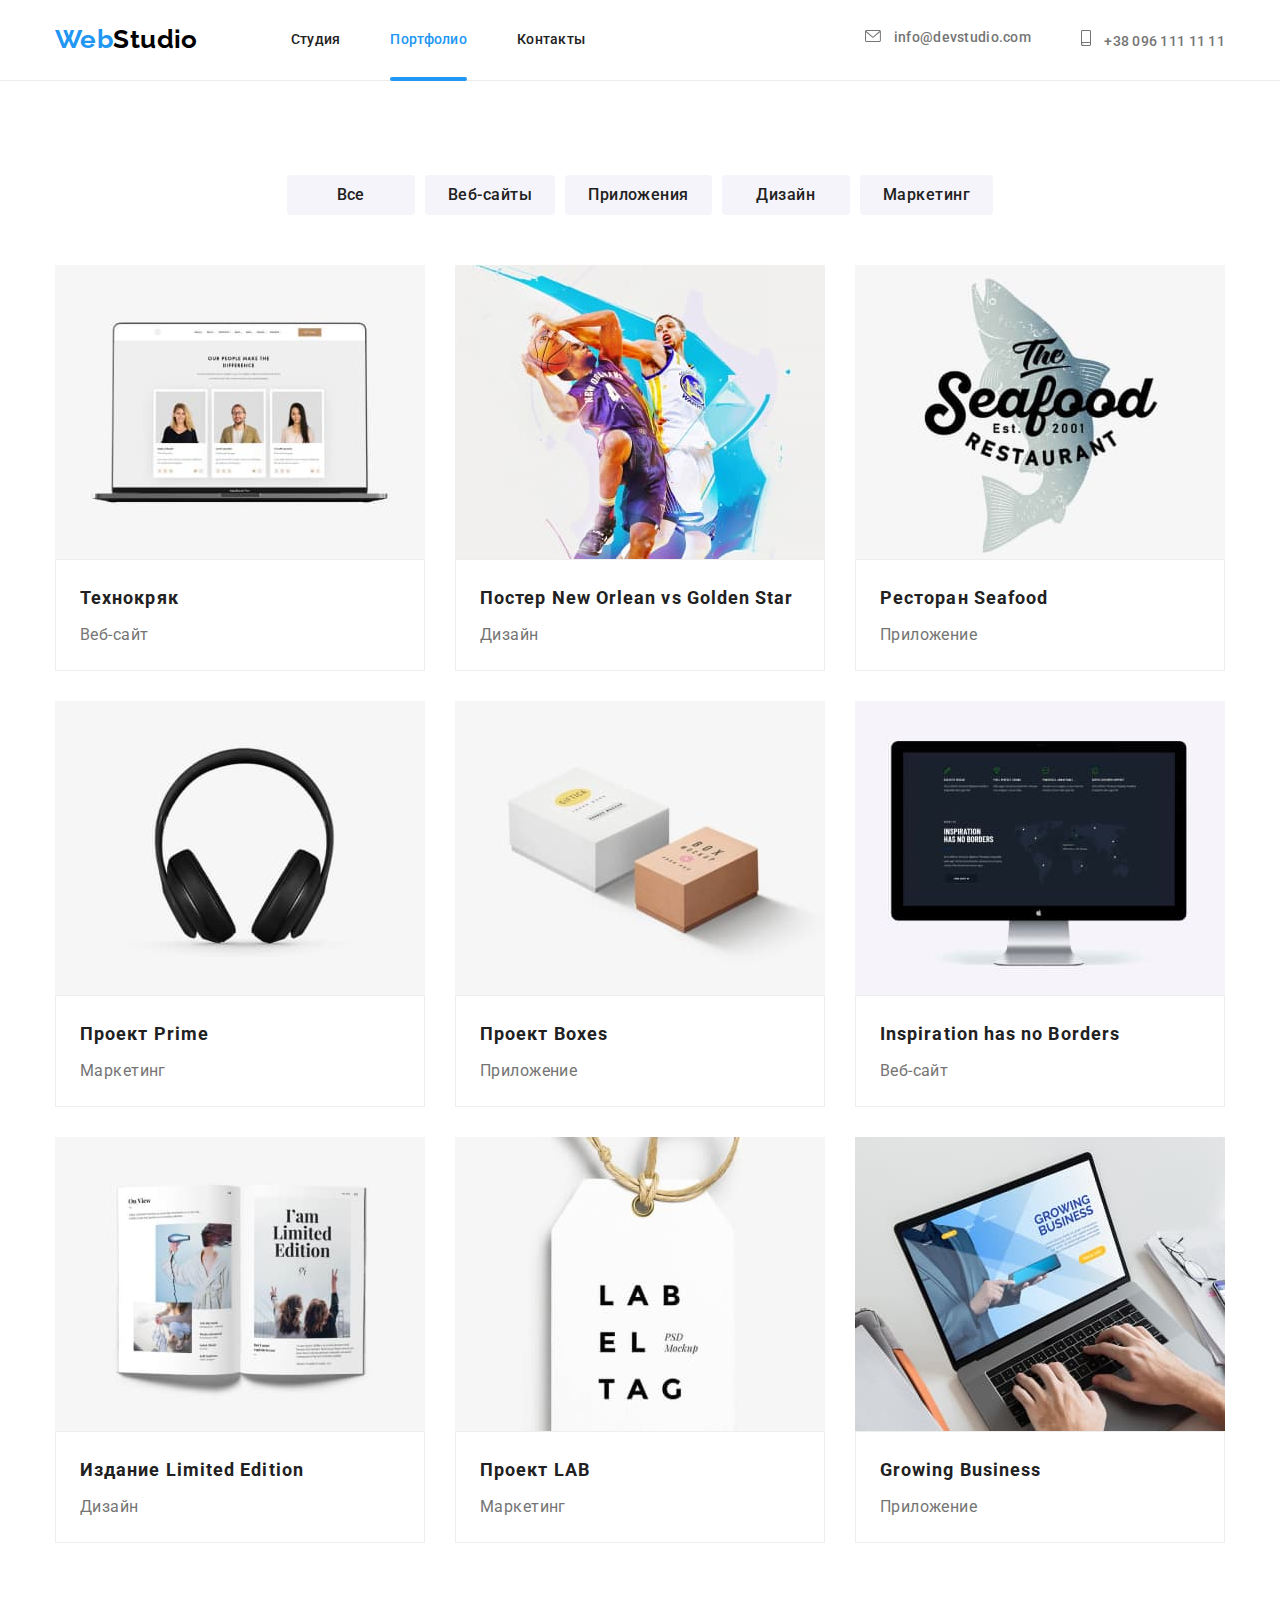
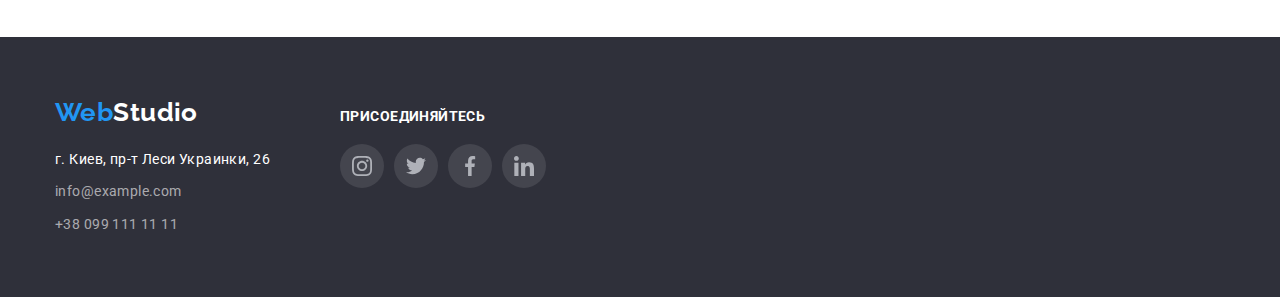
==== portfolio.html @ 531da70c "Добавленна разметка и оформление форм" ====
<!DOCTYPE html>
<html lang="ru">

<head>
    <meta charset="UTF-8">
    <meta http-equiv="X-UA-Compatible" content="IE=edge">
    <meta name="viewport" content="width=device-width, initial-scale=1.0">
    <title>Portfolio</title>
    <link rel="preconnect" href="https://fonts.googleapis.com">
    <link rel="preconnect" href="https://fonts.gstatic.com" crossorigin>
    <link
        href="https://fonts.googleapis.com/css2?family=Raleway:wght@700&family=Roboto:wght@400;500;700;900&display=swap"
        rel="stylesheet">
    <link rel="stylesheet"
        href="https://cdnjs.cloudflare.com/ajax/libs/modern-normalize/1.1.0/modern-normalize.min.css">
    <link rel="stylesheet" href="./css/style.css">
</head>

<body>
    <header class="page-header overlay">
        <div class="container header">
            <nav class="main-nav">
                <a href="index.html" class="logo">Web<span class="logo-accent">Studio</span></a>
                <ul class="site-nav list">
                    <li class="item"><a href="./index.html" class="link transition">Студия</a></li>
                    <li class="item"><a href="./portfolio.html" class="link current transition">Портфолио</a></li>
                    <li class="item"><a href="" class="link transition">Контакты</a></li>
                </ul>
            </nav>
            <ul class="contact list">
                <li class="item">
                    <a href="mailto:info@devstudio.com" class="link transition">
                        <svg class="contact-icon" width="16px" height="12px">
                            <use href="./images/icons.svg#icon-envelope"></use>
                        </svg>
                            info@devstudio.com</a>
                </li>
                <li class="item">
                    <a href="tel:+380961111111" class="link transition">
                        <svg class="contact-icon" width="10px" height="16px">
                            <use href="./images/icons.svg#icon-smartphone"></use>
                        </svg>
                            +38 096 111 11 11</a>
                </li>
            </ul>
        </div>
    </header>
    <main>
        <!-- PORTFOLIO -->
        <section class="section portfolio">
            <div class="container">
                <h1 class="visually-hidden">Портфолио</h1>
                <ul class="filter list">
                    <li class="item"><button type="button" class="filter-btn current transition">Все</button></li>
                    <li class="item"><button type="button" class="filter-btn transition">Веб-сайты</button></li>
                    <li class="item"><button type="button" class="filter-btn transition">Приложения</button></li>
                    <li class="item"><button type="button" class="filter-btn transition">Дизайн</button></li>
                    <li class="item"><button type="button" class="filter-btn transition">Маркетинг</button></li>
                </ul>
                <ul class="portfolio-works list">
                    <li class="portfolio-item">
                        <a href="" class="portfolio-link transition">
                            <div class="portfolio-overlay">
                                <img src="./images/technokriak.jpg" alt="Технокряк" width="370" />
                                <div class="portfolio-overlay-thumb transition">
                                    <p class="portfolio-overlay-text">Технокряк это современная площадка распространения коронавируса. Компании используют эту платформу для цифрового
                                    шпионажа и атак на защищённые сервера конкурентов.</p>
                                </div>
                            </div>
                            <div class="portfolio-information">
                                <h2 class="portfolio-title">Технокряк</h2>
                                <p class="portfolio-description">Веб-сайт</p>
                            </div>
                        </a>
                    </li>
                    <li class="portfolio-item">
                        <a href="" class="portfolio-link transition">
                            <div class="portfolio-overlay">
                                <img src="./images/poster.jpg" alt="Постер New Orlean vs Golden Star" width="370" />
                                <div class="portfolio-overlay-thumb transition">
                                    <p class="portfolio-overlay-text">Технокряк это современная площадка распространения коронавируса. Компании
                                        используют эту платформу для цифрового
                                        шпионажа и атак на защищённые сервера конкурентов.</p>
                                </div>
                            </div>
                            <div class="portfolio-information">
                                <h2 class="portfolio-title">Постер New Orlean vs Golden Star</h2>
                                <p class="portfolio-description">Дизайн</p>
                            </div>
                        </a>
                    </li>
                    <li class="portfolio-item">
                        <a href="" class="portfolio-link transition">
                            <div class="portfolio-overlay">
                                <img src="./images/seafood.jpg" alt="Ресторан Seafood" width="370" />
                                <div class="portfolio-overlay-thumb transition">
                                    <p class="portfolio-overlay-text">Технокряк это современная площадка распространения коронавируса. Компании
                                        используют эту платформу для цифрового
                                        шпионажа и атак на защищённые сервера конкурентов.</p>
                                </div>
                            </div>
                            <div class="portfolio-information">
                                <h2 class="portfolio-title">Ресторан Seafood</h2>
                                <p class="portfolio-description">Приложение</p>
                            </div>
                        </a>
                    </li>
                    <li class="portfolio-item">
                        <a href="" class="portfolio-link transition">
                            <div class="portfolio-overlay">
                                <img src="./images/prime.jpg" alt="Проект Prime" width="370" />
                                <div class="portfolio-overlay-thumb transition">
                                    <p class="portfolio-overlay-text">Технокряк это современная площадка распространения коронавируса. Компании
                                        используют эту платформу для цифрового
                                        шпионажа и атак на защищённые сервера конкурентов.</p>
                                </div>
                            </div>
                            <div class="portfolio-information">
                                <h2 class="portfolio-title">Проект Prime</h2>
                                <p class="portfolio-description">Маркетинг</p>
                            </div>
                        </a>
                    </li>
                    <li class="portfolio-item">
                        <a href="" class="portfolio-link transition">
                            <div class="portfolio-overlay">
                                <img src="./images/boxes.jpg" alt="Проект Boxes" width="370" />
                                <div class="portfolio-overlay-thumb transition">
                                    <p class="portfolio-overlay-text">Технокряк это современная площадка распространения коронавируса. Компании
                                        используют эту платформу для цифрового
                                        шпионажа и атак на защищённые сервера конкурентов.</p>
                                </div>
                            </div>
                            <div class="portfolio-information">
                                <h2 class="portfolio-title">Проект Boxes</h2>
                                <p class="portfolio-description">Приложение</p>
                            </div>
                        </a>
                    </li>
                    <li class="portfolio-item">
                        <a href="" class="portfolio-link transition">
                            <div class="portfolio-overlay">
                                <img src="./images/inspiration.jpg" alt="Inspiration has no Borders" width="370" />
                                <div class="portfolio-overlay-thumb transition">
                                    <p class="portfolio-overlay-text">Технокряк это современная площадка распространения коронавируса. Компании
                                        используют эту платформу для цифрового
                                        шпионажа и атак на защищённые сервера конкурентов.</p>
                                </div>
                            </div>
                            <div class="portfolio-information">
                                <h2 class="portfolio-title">Inspiration has no Borders</h2>
                                <p class="portfolio-description">Веб-сайт</p>
                            </div>
                        </a>
                    </li>
                    <li class="portfolio-item">
                        <a href="" class="portfolio-link transition">
                            <div class="portfolio-overlay">
                                <img src="./images/limited-edition.jpg" alt="Издание Limited Edition" width="370" />
                                <div class="portfolio-overlay-thumb transition">
                                    <p class="portfolio-overlay-text">Технокряк это современная площадка распространения коронавируса. Компании
                                        используют эту платформу для цифрового
                                        шпионажа и атак на защищённые сервера конкурентов.</p>
                                </div>
                            </div>
                            <div class="portfolio-information">
                                <h2 class="portfolio-title">Издание Limited Edition</h2>
                                <p class="portfolio-description">Дизайн</p>
                            </div>
                        </a>
                    </li>
                    <li class="portfolio-item">
                        <a href="" class="portfolio-link transition">
                            <div class="portfolio-overlay">
                                <img src="./images/lab.jpg" alt="Проект LAB" width="370" />
                                <div class="portfolio-overlay-thumb transition">
                                    <p class="portfolio-overlay-text">Технокряк это современная площадка распространения коронавируса. Компании
                                        используют эту платформу для цифрового
                                        шпионажа и атак на защищённые сервера конкурентов.</p>
                                </div>
                            </div>
                            <div class="portfolio-information">
                                <h2 class="portfolio-title">Проект LAB</h2>
                                <p class="portfolio-description">Маркетинг</p>
                            </div>
                        </a>
                    </li>
                    <li class="portfolio-item">
                        <a href="" class="portfolio-link transition">
                            <div class="portfolio-overlay">
                                <img src="./images/growing-business.jpg" alt="Growing Business" width="370" />
                                <div class="portfolio-overlay-thumb transition">
                                    <p class="portfolio-overlay-text">Технокряк это современная площадка распространения коронавируса. Компании
                                        используют эту платформу для цифрового
                                        шпионажа и атак на защищённые сервера конкурентов.</p>
                                </div>
                            </div>
                            <div class="portfolio-information">
                                <h2 class="portfolio-title">Growing Business</h2>
                                <p class="portfolio-description">Приложение</p>
                            </div>
                        </a>
                    </li>
                </ul>
            </div>
        </section>
    </main>
    <footer class="footer">
        <div class="container">
            <div class="contact-footer">
                <a href="index.html" class="logo transition">Web<span class="logo-footer">Studio</span></a>
                <address>
                    <ul class="address list">
                        <li class="item"><a href="https://goo.gl/maps/DeHmXJwV1KgeCG819" class="adress-physical transition"
                                target="_blank" rel="noreferrer noopener">г. Киев,
                                пр-т Леси Украинки, 26</a></li>
                        <li class="item"><a href="mailto:info@example.com" class="footer-link transition">info@example.com</a></li>
                        <li class="item"><a href="tel:+380991111111" class="footer-link transition">+38 099 111 11 11</a></li>
                    </ul>
                </address>
            </div>
            <div class="join">
                <p class="join-title">Присоединяйтесь</p>
                <ul class="join list">
                    <li class="join-item">
                        <a href="" class="join-link">
                            <svg class="join-symbol" width="20" height="20">
                                <use href="./images/icons.svg#icon-instagram-2"></use>
                            </svg>
                        </a>
                    </li>
                    <li class="join-item">
                        <a href="" class="join-link">
                            <svg class="join-symbol" width="20" height="20">
                                <use href="./images/icons.svg#icon-twitter-1"></use>
                            </svg>
                        </a>
                    </li>
                    <li class="join-item">
                        <a href="" class="join-link">
                            <svg class="join-symbol" width="20" height="20">
                                <use href="./images/icons.svg#icon-facebook-1"></use>
                            </svg>
                        </a>
                    </li>
                    <li class="join-item">
                        <a href="" class="join-link">
                            <svg class="join-symbol" width="20" height="20">
                                <use href="./images/icons.svg#icon-linkedin-1"></use>
                            </svg>
                        </a>
                    </li>
                </ul>
            </div>
        </div>
    </footer>
</body>

</html>
---- css/style.css ----
/* цвет основного текста #212121 */
/* цвет вторичного текста #757575 */
/* цвет фона темный #2F303A */
/* цвет фона серый #F5F4FA */
/* акцент #2196F3 */
/* белый #FFFFFF */
:root {
  --primary-text-color: #757575;
  --title-text-color: #212121;
  --accent-color: #2196f3;
  --white-color: #ffffff;
  --primary-bg-color: #e5e5e5;
  --logo-black-color: #000000;
  --hero-bg-color: #2f303a;
  --team-bg-color: #f5f4fa;
  --card-border: #eeeeee;
  --line-border: #ececec;
  --symbol-color: #afb1b8;
  --linear-gradient: rgba(47, 48, 58, 0.4);
}

body {
  color: var(--primary-text-color);
  background-color: var(--white-color);
  font-family: 'Roboto', sans-serif;
  font-size: 14px;
  letter-spacing: 0.03em;
}
a {
  text-decoration: none;
  display: block;
}

p,
h1,
h2,
h3,
h4,
h5,
h6 {
  margin: 0;
}

ul {
  margin: 0;
  padding: 0;
}

img {
  display: block;
  max-width: 100%;
  height: auto;
}

button {
  cursor: pointer;
}

.transition {
  transition: background-color 250ms cubic-bezier(0.4, 0, 0.2, 1),
    color 250ms cubic-bezier(0.4, 0, 0.2, 1), border-color 250ms cubic-bezier(0.4, 0, 0.2, 1),
    box-shadow 250ms cubic-bezier(0.4, 0, 0.2, 1), transform 250ms cubic-bezier(0.4, 0, 0.2, 1);
}

.overlay {
  max-width: 1600px;
  margin: 0 auto;
}

.list {
  padding: 0;
  margin: 0;
  list-style: none;
}
.container {
  width: 1200px;
  padding-left: 15px;
  padding-right: 15px;
  margin: 0 auto;
}
.section {
  padding-top: 94px;
  padding-bottom: 94px;
}
.visually-hidden {
  position: absolute;
  white-space: nowrap;
  width: 1px;
  height: 1px;
  overflow: hidden;
  border: 0;
  padding: 0;
  clip: rect(0 0 0 0);
  clip-path: inset(50%);
  margin: -1px;
}

.page-header {
  background-color: var(--white-color);
  border-bottom: 1px solid var(--line-border);
}

.container.header {
  display: flex;
  align-items: center;
  height: 80px;
}
.main-nav {
  display: flex;
}
.site-nav {
  display: flex;
  margin-left: 93px;
}
.main-nav .logo {
  padding-top: 24px;
  padding-bottom: 25px;
}
.logo {
  font-family: Raleway;
  font-weight: 700;
  font-size: 26px;
  line-height: 1.19;

  color: var(--accent-color);
}
.logo-accent {
  color: var(--logo-black-color);
}
.logo-footer {
  color: var(--white-color);
}
.site-nav > .item:not(:last-child) {
  margin-right: 50px;
}

.site-nav .link {
  color: var(--title-text-color);
}
.link.current {
  color: var(--accent-color);
}

.link {
  position: relative;
  color: var(--primary-text-color);
  font-weight: 500;
  line-height: 1.14;
  letter-spacing: 0.02em;

  display: block;
  padding-top: 32px;
  padding-bottom: 32px;
}

.link.current::after {
  content: '';
  width: 100%;
  height: 4px;
  position: absolute;
  bottom: -1px;
  left: 0;
  border-radius: 2px;

  background-color: var(--accent-color);
}

.link:hover,
.link:focus {
  color: var(--accent-color);
}

.contact {
  display: flex;
  margin-left: auto;
}

.contact-icon {
  margin-right: 10px;
  fill: currentColor;
}

.contact .item + .item {
  margin-left: 50px;
}

/* hero */
.hero {
  background-color: var(--hero-bg-color);
  text-align: center;
  padding-top: 200px;
  padding-bottom: 200px;
  background-image: linear-gradient(var(--linear-gradient), var(--linear-gradient)),
    url('../images/hero-Img.jpg');
  background-repeat: no-repeat;
  background-size: cover;
  background-position: center;
}

.hero-title {
  color: var(--white-color);
  margin-top: 0;
  margin-left: auto;
  margin-right: auto;
  margin-bottom: 30px;
  background-origin: padding-box;

  font-weight: 900;
  font-size: 44px;
  line-height: 1.36;

  letter-spacing: 0.06em;
  text-transform: uppercase;

  width: 696px;
}
/* button */
.btn {
  color: var(--white-color);
  background-color: var(--accent-color);

  font-family: inherit;
  font-weight: 700;
  font-size: 16px;
  line-height: 1.87;

  align-items: center;
  text-align: center;
  letter-spacing: 0.06em;
  cursor: pointer;

  display: inline-block;
  border: 1px solid transparent;
  min-width: 200px;
  border-radius: 4px;
  padding: 10px 32px;
}

/* features */
.features.list {
  display: flex;
  min-width: 270px;
}

.features .item:not(:last-child) {
  margin-right: 30px;
}

.container-svg {
  display: flex;
  width: 100%;
  height: 120px;
  align-items: center;
  justify-content: center;
  background-color: var(--team-bg-color);
  margin-bottom: 30px;
}
.title {
  color: var(--title-text-color);

  font-weight: 700;
  font-size: 14px;
  line-height: 1.14;
  text-transform: uppercase;

  margin-top: 0;
  margin-bottom: 10px;
}
.text {
  line-height: 1.71;
  margin-top: 0;
  margin-bottom: 0;
}

/* works */
.works.list {
  display: flex;
}
.works-item:not(:last-child) {
  margin-right: 30px;
}
.section.works {
  padding-top: 0;
}

.works-title,
.team-title,
.our-clients-title {
  color: var(--title-text-color);
  font-weight: 700;
  font-size: 36px;
  line-height: 1.16;
  text-align: center;

  margin-top: 0;
  margin-bottom: 50px;
}
.works-thumb {
  position: relative;
}
.thumb-description {
  display: flex;
  align-items: center;
  justify-content: center;

  position: absolute;
  width: 100%;
  height: 70px;
  bottom: 0;
  left: 0;
  background-image: linear-gradient(rgba(47, 48, 58, 0.8), rgba(47, 48, 58, 0.8));
}
.works-text {
  font-weight: 700;

  line-height: 1.14;
  text-align: center;

  text-transform: uppercase;

  color: var(--white-color);
}

.team-item:not(:last-child) {
  margin-right: 30px;
}
/* team */
.team.list {
  display: flex;
}
.team {
  background-color: var(--team-bg-color);
}
.team-item {
  box-shadow: 0px 1px 3px rgba(0, 0, 0, 0.12), 0px 1px 1px rgba(0, 0, 0, 0.14),
    0px 2px 1px rgba(0, 0, 0, 0.2);
  border-radius: 0px 0px 4px 4px;
}

.team-name {
  color: var(--title-text-color);
  font-weight: 500;
  font-size: 16px;
  line-height: 1.87;
  text-align: center;
  margin-bottom: 10px;
}
.team-position {
  font-size: 16px;
  line-height: 1.87;

  text-align: center;
  margin-bottom: 16px;
}

/* .team.list .item:not(:last-child) {
  margin-right: 30px;
} */
.team .item {
  width: calc((100% - 90px) / 4);
  margin-right: 30px;
}
.team .item:nth-child(4n) {
  margin-right: 0;
}

.team-information {
  padding-top: 30px;
  padding-bottom: 30px;
  background-color: var(--white-color);
}
.team-social {
  display: flex;
  justify-content: center;
}

.team-social-item + .team-social-item {
  margin-left: 10px;
}

.team-social-link {
  width: 44px;
  height: 44px;
  border-radius: 50%;
  display: flex;
  align-items: center;
  justify-content: center;
}
.team-social-icon {
  fill: var(--symbol-color);
}

.team-social-link:hover,
.team-social-link:focus {
  background-color: var(--accent-color);
}

.team-social-link:hover .team-social-icon {
  fill: var(--white-color);
}
.team-social-link:focus .team-social-icon {
  fill: var(--white-color);
}
/* our-clients */
.our-clients.list {
  display: flex;
}
.our-clients-item {
  width: 170px;
  height: 92px;
}
.our-clients-item + .our-clients-item {
  margin-left: 30px;
}
.our-clients-link {
  width: 100%;
  height: 100%;
  display: flex;

  align-items: center;
  justify-content: center;

  border-radius: 4px;
  border: 1px solid #afb1b8;

  color: var(--symbol-color);
}
.our-clients-symbol {
  fill: currentColor;
}

.our-clients-link:hover,
.our-clients-link:focus {
  color: var(--accent-color);
  border-color: var(--accent-color);
}

/* footer */
.footer {
  background-color: var(--hero-bg-color);
  padding-top: 60px;
  padding-bottom: 60px;
}
.footer .container {
  display: flex;
  align-items: baseline;
}
.contact-footer {
  margin-right: 70px;
}
.contact-footer .logo {
  display: block;
  margin-bottom: 20px;
}

.adress-physical {
  font-style: normal;
  font-weight: 400;
  line-height: 1.71;
  color: var(--white-color);
}
.address .item:not(:last-child) {
  margin-bottom: 9px;
}
.footer-link {
  font-style: normal;
  font-weight: 400;
  line-height: 1.71;
  color: rgba(255, 255, 255, 0.6);
}

.join-title {
  font-weight: 700;
  line-height: 16px;
  text-transform: uppercase;
  color: var(--white-color);
  margin-bottom: 20px;
}
.join.list {
  display: flex;
}
.join-link {
  width: 44px;
  height: 44px;
  border-radius: 50%;
  display: flex;
  align-items: center;
  justify-content: center;
  color: var(--white-color);
  background: rgba(255, 255, 255, 0.1);
}
.join-symbol {
  fill: currentColor;
}
.join-link:hover,
.join-link:focus {
  background-color: var(--accent-color);
}
.join-item:not(:last-child) {
  margin-right: 10px;
}

/* portfolio */

.filter {
  display: flex;
  justify-content: center;
  margin-bottom: 50px;
}
.filter .item:not(:last-child) {
  margin-right: 10px;
}

.filter-btn {
  color: var(--title-text-color);
  background-color: var(--team-bg-color);
  font-family: inherit;
  font-weight: 500;
  font-size: 16px;
  line-height: 1.62;
  text-align: center;
  letter-spacing: 0.03em;
  cursor: pointer;

  display: inline-block;
  border: 1px solid transparent;
  min-width: 128px;
  border-radius: 4px;
  padding: 6px 22px;
}
.filter-btn:hover,
.filter-btn:focus {
  color: var(--white-color);
  background-color: var(--accent-color);
  box-shadow: 0px 3px 1px rgba(0, 0, 0, 0.1), 0px 1px 2px rgba(0, 0, 0, 0.08),
    0px 2px 2px rgba(0, 0, 0, 0.12);
}

.portfolio-works {
  display: flex;
  flex-wrap: wrap;
}
.portfolio-works .portfolio-item {
  width: calc((100% - 60px) / 3);
  margin-right: 30px;
  margin-bottom: 30px;
}
/* .portfolio-works .item:not(:nth-child(3n)) {
  margin-right: 30px;
} */

.portfolio-works .portfolio-item:nth-child(3n) {
  margin-right: 0;
}
/* .portfolio-works .item:not(:nth-last-child(-n + 3)) {
  margin-bottom: 30px;
} */

.portfolio-works .portfolio-item:nth-last-child(-n + 3) {
  margin-bottom: 0;
}

.portfolio-link:hover,
.portfolio-link:focus {
  box-shadow: 0px 1px 1px rgba(0, 0, 0, 0.12), 0px 4px 4px rgba(0, 0, 0, 0.06),
    1px 4px 6px rgba(0, 0, 0, 0.16);
}
.portfolio-overlay {
  position: relative;
  overflow: hidden;
}
.portfolio-overlay-thumb {
  padding: 63px 24px;
  position: absolute;
  bottom: 0;
  left: 0;

  background-color: rgba(33, 149, 243, 0.9);
  transform: translateY(101%);
}

.portfolio-link:hover .portfolio-overlay-thumb,
.portfolio-link:focus .portfolio-overlay-thumb {
  transform: translateY(0);
}

.portfolio-overlay-text {
  font-size: 18px;
  line-height: 1.56;

  color: var(--white-color);
}
.portfolio-information {
  padding-top: 20px;
  padding-bottom: 20px;
  padding-left: 24px;
  border: 1px solid var(--card-border);
}
.portfolio-title {
  font-weight: 700;
  font-size: 18px;
  line-height: 2;
  letter-spacing: 0.06em;

  color: var(--title-text-color);

  margin-bottom: 4px;
}
.portfolio-description {
  color: var(--primary-text-color);
  font-size: 16px;
  line-height: 1.87;
}

/* modal */

.backdrop {
  width: 100vw;
  height: 100vh;
  background-color: rgba(0, 0, 0, 0.2);
  position: fixed;
  top: 0;
  transition: opacity 300ms, visibility 300ms;
}
.backdrop.is-hidden .modal {
  transform: skew(60deg) rotate(200deg) scale(0.2);
}
.modal {
  width: 528px;
  min-height: 581px;
  background-color: var(--white-color);
  border-radius: 4px;
  position: absolute;
  top: 50%;
  left: 50%;
  transform: translate(-50%, -50%) skew(0) rotate(0) scale(1);

  transition: transform 580ms;
  padding: 40px;
}

.modal-close-button {
  display: flex;
  cursor: pointer;
  position: absolute;
  align-items: center;
  justify-content: center;
  width: 30px;
  height: 30px;
  border-radius: 50%;
  border: 1px solid rgba(0, 0, 0, 0.1);
  background-color: transparent;
  top: 8px;
  right: 8px;
}
.close-button:hover,
.close-button:focus {
  fill: var(--accent-color);
}
.is-hidden {
  opacity: 0;
  pointer-events: none;
  visibility: hidden;
}

/* sub */

.footer-form {
  margin-left: 93px;
}
.sub-form {
  display: flex;
  align-items: baseline;
}
.sub-input {
  width: 358px;
  height: 50px;
  cursor: pointer;
  background-color: transparent;
  border: 1px solid rgba(255, 255, 255, 0.3);
  filter: drop-shadow(0px 4px 4px rgba(0, 0, 0, 0.15));

  border-radius: 4px;
  padding-left: 16px;
  font-family: Roboto;
  font-style: normal;
  font-weight: normal;
  font-size: 16px;
  line-height: 1.25;
  letter-spacing: 0.03em;

  color: rgba(255, 255, 255, 0.6);
}

.sub-input::placeholder {
  font-family: Roboto;
  font-style: normal;
  font-weight: normal;
  font-size: 16px;
  line-height: 1.25;
  letter-spacing: 0.03em;

  color: rgba(255, 255, 255, 0.6);
}

.sub-button {
  cursor: pointer;
  border-radius: 4px;
  border: 1px solid transparent;
  color: var(--white-color);
  background-color: var(--accent-color);
  font-size: 16px;
  font-weight: 700;
  line-height: 1.87;
  letter-spacing: 0.06em;
  display: flex;
  align-items: center;
  justify-content: center;
  width: 200px;
  height: 50px;
  margin-left: 12px;
}

.sub-icon {
  margin-left: 10px;
  fill: var(--white-color);
}

/* form */

.modal-tile {
  font-family: 'Roboto';
  font-style: normal;
  font-weight: 700;
  font-size: 20px;
  line-height: 1.15;
  text-align: center;
  letter-spacing: 0.03em;

  color: var(--title-text-color);
  margin-bottom: 30px;
}

.modal-form {
  width: 100%;
  height: 100%;
}

.form-field {
  display: flex;
  flex-direction: column;
  margin-bottom: 28px;
}

.form-label {
  margin-bottom: 4px;
  font-family: 'Roboto';
  font-style: normal;
  font-weight: 400;
  font-size: 12px;
  line-height: 1.16;
  letter-spacing: 0.01em;

  color: var(--primary-text-color);
}

.modal-input {
  position: relative;
}
.form-input {
  width: 100%;
  height: 40px;
  padding-left: 42px;
  border: 1px solid rgba(33, 33, 33, 0.2);
  border-radius: 4px;
}

.form-icon {
  position: absolute;
  left: 12px;
  top: 50%;
  transform: translateY(-50%);
}

.form-input:focus,
.comment:focus {
  border-color: var(--accent-color);
  outline: none;
}

.form-input:focus + .form-icon {
  fill: var(--accent-color);
}

.comment {
  width: 100%;
  height: 120px;
  border: 1px solid rgba(33, 33, 33, 0.2);
  border-radius: 4px;
  padding: 12px 16px;
  resize: none;
  outline: none;

  font-family: Roboto;
  font-style: normal;
  font-weight: normal;
  font-size: 12px;
  line-height: 1.16;
  letter-spacing: 0.01em;

  color: rgba(117, 117, 117, 0.5);
}

.form-input::placeholder {
  font-family: 'Roboto';
  font-style: normal;
  font-weight: 400;
  font-size: 14px;
  line-height: 16px;
  letter-spacing: 0.01em;

  color: rgba(117, 117, 117, 0.5);
}

.license {
  display: flex;
  align-items: center;
  margin-bottom: 30px;
}

.checkbox {
  position: absolute;
  white-space: nowrap;
  width: 1px;
  height: 1px;
  overflow: hidden;
  border: 0;
  padding: 0;
  clip: rect(0 0 0 0);
  clip-path: inset(50%);
  margin: -1px;
}

.icon {
  display: inline-block;
  width: 16px;
  height: 15px;
  border: 1px solid #000000;
  border-radius: 4px;
  margin-right: 7px;
}

.checkbox:checked ~ .icon {
  border-color: var(--accent-color);
  background-color: var(--accent-color);
  background-image: url(../images/icon-check.svg);
  background-size: contain;
  background-origin: border-box;
}

.form-btn {
  min-width: 200px;
  height: 50px;
  background-color: var(--accent-color);
  color: var(--white-color);
  box-shadow: 0px 4px 4px rgba(0, 0, 0, 0.15);
  border-radius: 4px;
  border: none;

  align-items: center;
  text-align: center;
  cursor: pointer;
  display: block;
  margin: 0 auto;

  font-weight: 700;
  font-size: 16px;
  line-height: 1.88;
  letter-spacing: 0.06em;
}

.conditions {
  color: var(--accent-color);
  position: relative;
}
.conditions::before {
  content: '';
  width: 100%;
  height: 1px;
  background-color: var(--accent-color);
  position: absolute;
  bottom: 0;
  left: 0;
}
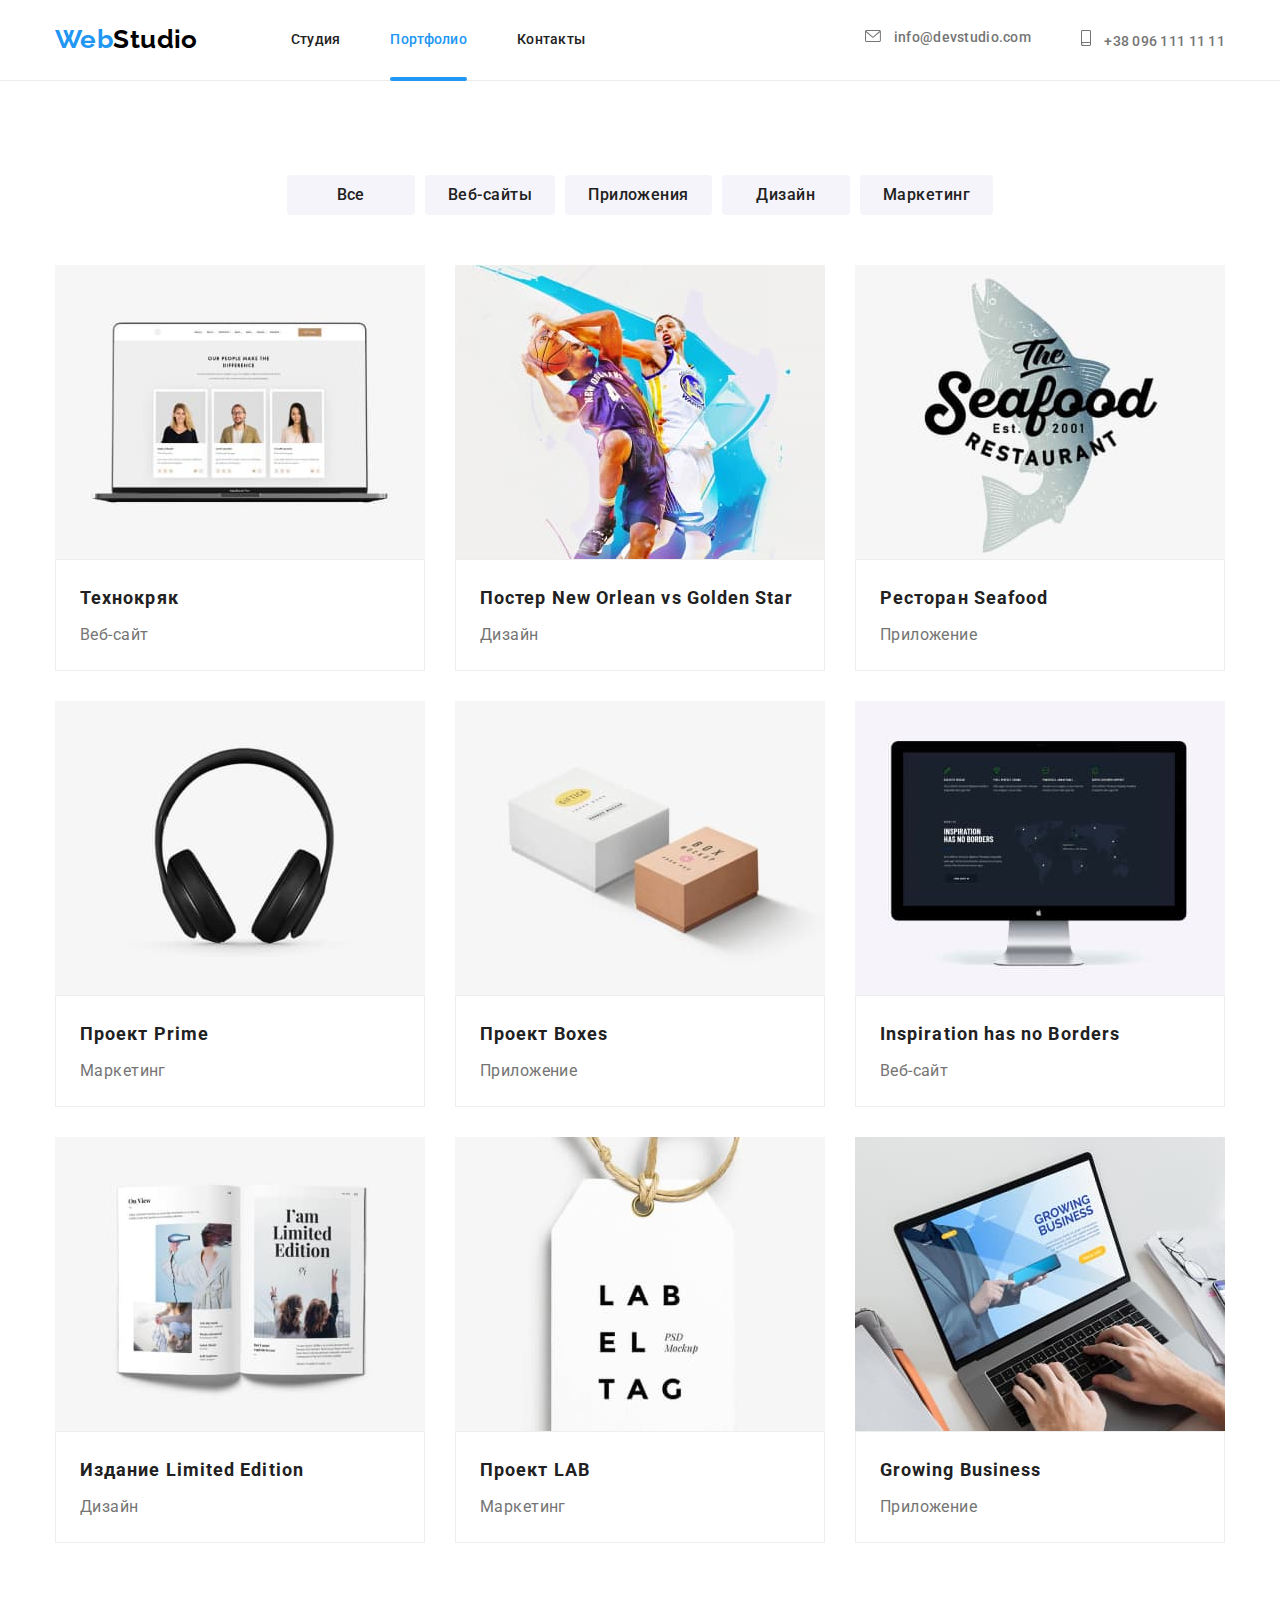
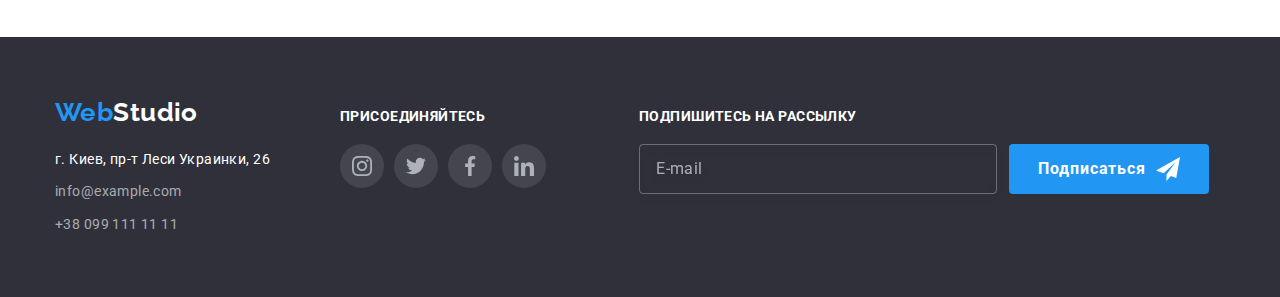
==== commit 398d563e: "Update portfolio.html" ====
--- a/portfolio.html
+++ b/portfolio.html
@@ -252,6 +252,18 @@
                     </li>
                 </ul>
             </div>
+            <div class="footer-form">
+                <p class="join-title">Подпишитесь на рассылку</p>
+                <form class="sub-form">
+                    <label for="mail"></label>
+                    <input type="email" name="mail" class="sub-input" id="mail" placeholder="E-mail">
+                    <button type="submit" class="sub-button">Подписаться
+                        <svg class="sub-icon" width="24" heigh="24">
+                            <use href="./images/icons.svg#icon-send"></use>
+                        </svg>
+                    </button>
+                </form>
+            </div>
         </div>
     </footer>
 </body>
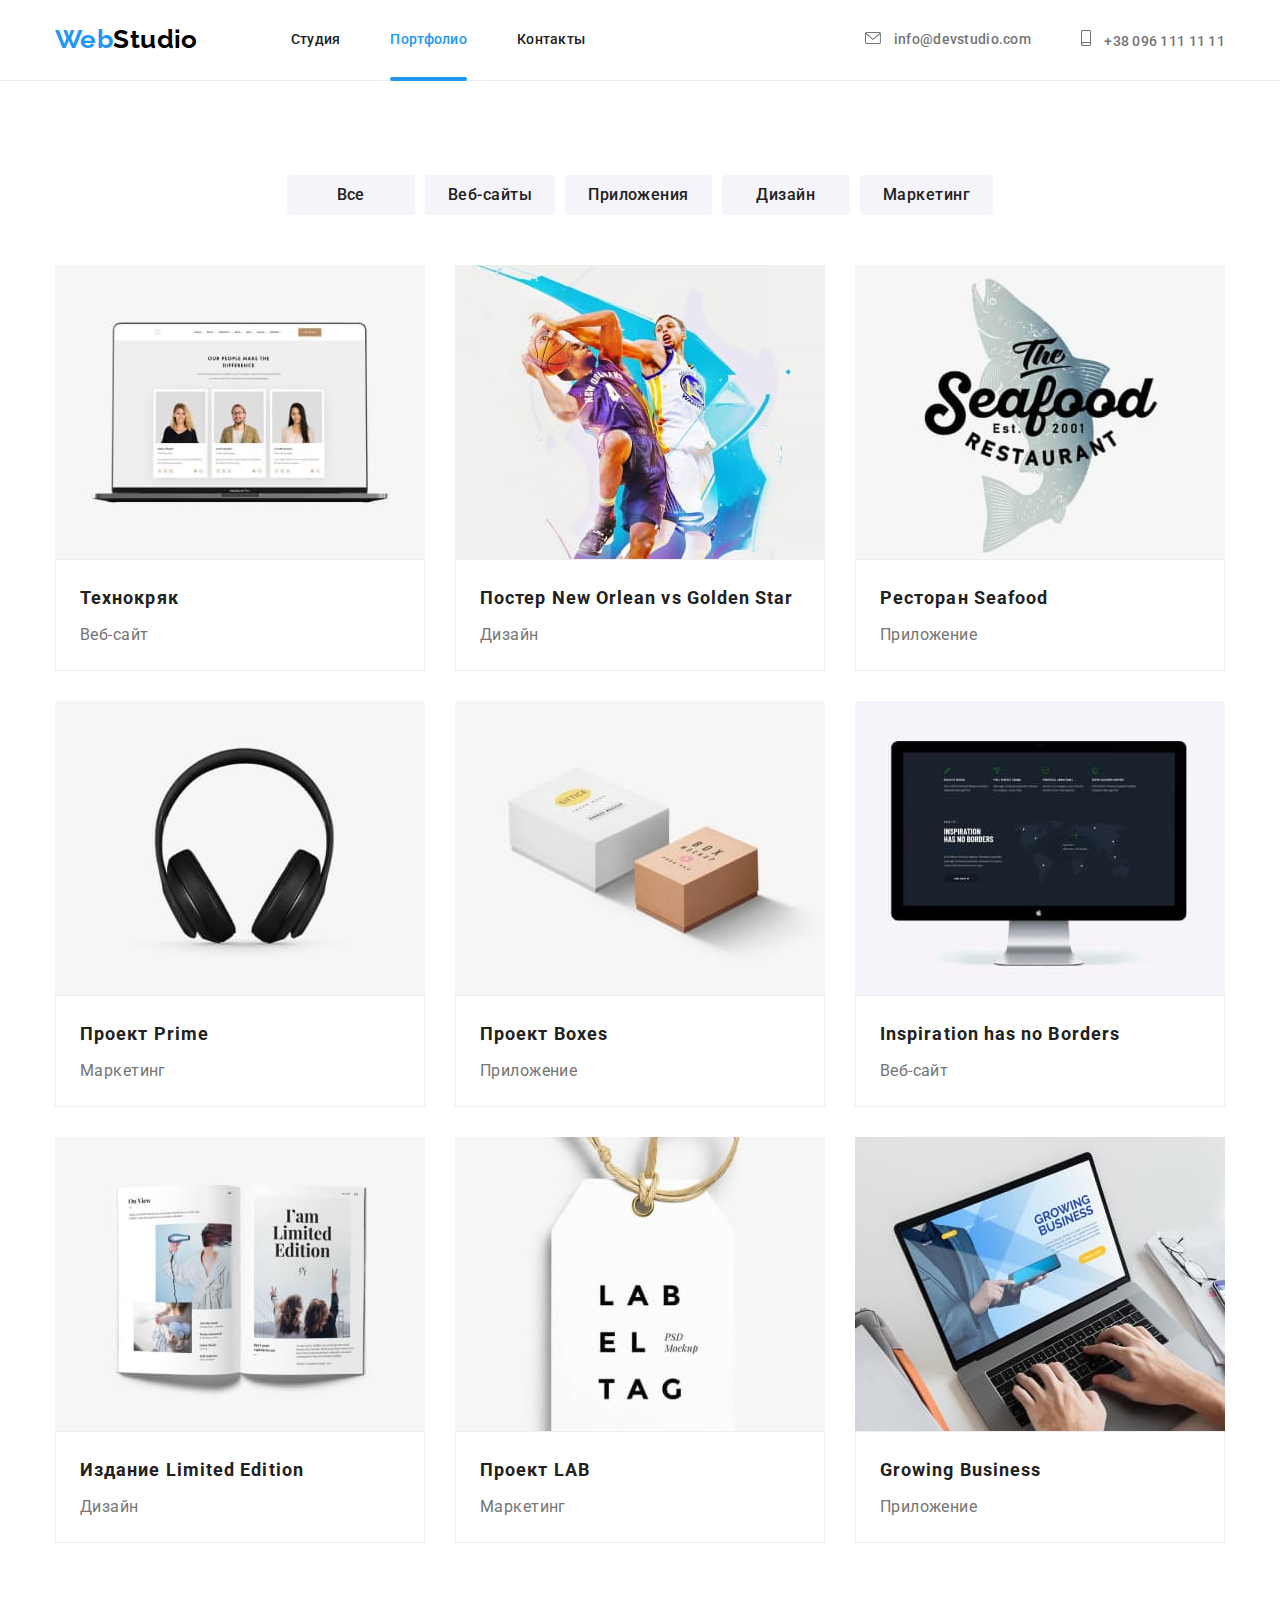
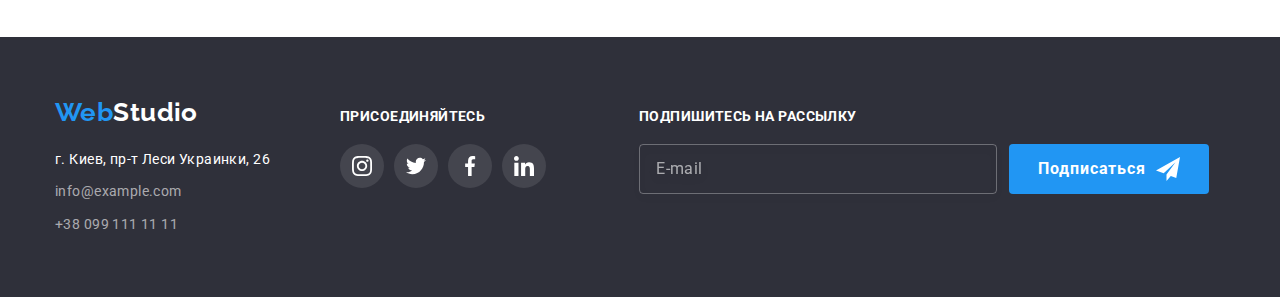
==== commit f1e5c776: "правки от ментора" ====
--- a/portfolio.html
+++ b/portfolio.html
@@ -33,14 +33,14 @@
                         <svg class="contact-icon" width="16px" height="12px">
                             <use href="./images/icons.svg#icon-envelope"></use>
                         </svg>
-                            info@devstudio.com</a>
+                        info@devstudio.com</a>
                 </li>
                 <li class="item">
                     <a href="tel:+380961111111" class="link transition">
                         <svg class="contact-icon" width="10px" height="16px">
                             <use href="./images/icons.svg#icon-smartphone"></use>
                         </svg>
-                            +38 096 111 11 11</a>
+                        +38 096 111 11 11</a>
                 </li>
             </ul>
         </div>
@@ -63,8 +63,9 @@
                             <div class="portfolio-overlay">
                                 <img src="./images/technokriak.jpg" alt="Технокряк" width="370" />
                                 <div class="portfolio-overlay-thumb transition">
-                                    <p class="portfolio-overlay-text">Технокряк это современная площадка распространения коронавируса. Компании используют эту платформу для цифрового
-                                    шпионажа и атак на защищённые сервера конкурентов.</p>
+                                    <p class="portfolio-overlay-text">Технокряк это современная площадка распространения
+                                        коронавируса. Компании используют эту платформу для цифрового
+                                        шпионажа и атак на защищённые сервера конкурентов.</p>
                                 </div>
                             </div>
                             <div class="portfolio-information">
@@ -78,7 +79,8 @@
                             <div class="portfolio-overlay">
                                 <img src="./images/poster.jpg" alt="Постер New Orlean vs Golden Star" width="370" />
                                 <div class="portfolio-overlay-thumb transition">
-                                    <p class="portfolio-overlay-text">Технокряк это современная площадка распространения коронавируса. Компании
+                                    <p class="portfolio-overlay-text">Технокряк это современная площадка распространения
+                                        коронавируса. Компании
                                         используют эту платформу для цифрового
                                         шпионажа и атак на защищённые сервера конкурентов.</p>
                                 </div>
@@ -94,7 +96,8 @@
                             <div class="portfolio-overlay">
                                 <img src="./images/seafood.jpg" alt="Ресторан Seafood" width="370" />
                                 <div class="portfolio-overlay-thumb transition">
-                                    <p class="portfolio-overlay-text">Технокряк это современная площадка распространения коронавируса. Компании
+                                    <p class="portfolio-overlay-text">Технокряк это современная площадка распространения
+                                        коронавируса. Компании
                                         используют эту платформу для цифрового
                                         шпионажа и атак на защищённые сервера конкурентов.</p>
                                 </div>
@@ -110,7 +113,8 @@
                             <div class="portfolio-overlay">
                                 <img src="./images/prime.jpg" alt="Проект Prime" width="370" />
                                 <div class="portfolio-overlay-thumb transition">
-                                    <p class="portfolio-overlay-text">Технокряк это современная площадка распространения коронавируса. Компании
+                                    <p class="portfolio-overlay-text">Технокряк это современная площадка распространения
+                                        коронавируса. Компании
                                         используют эту платформу для цифрового
                                         шпионажа и атак на защищённые сервера конкурентов.</p>
                                 </div>
@@ -126,7 +130,8 @@
                             <div class="portfolio-overlay">
                                 <img src="./images/boxes.jpg" alt="Проект Boxes" width="370" />
                                 <div class="portfolio-overlay-thumb transition">
-                                    <p class="portfolio-overlay-text">Технокряк это современная площадка распространения коронавируса. Компании
+                                    <p class="portfolio-overlay-text">Технокряк это современная площадка распространения
+                                        коронавируса. Компании
                                         используют эту платформу для цифрового
                                         шпионажа и атак на защищённые сервера конкурентов.</p>
                                 </div>
@@ -142,7 +147,8 @@
                             <div class="portfolio-overlay">
                                 <img src="./images/inspiration.jpg" alt="Inspiration has no Borders" width="370" />
                                 <div class="portfolio-overlay-thumb transition">
-                                    <p class="portfolio-overlay-text">Технокряк это современная площадка распространения коронавируса. Компании
+                                    <p class="portfolio-overlay-text">Технокряк это современная площадка распространения
+                                        коронавируса. Компании
                                         используют эту платформу для цифрового
                                         шпионажа и атак на защищённые сервера конкурентов.</p>
                                 </div>
@@ -158,7 +164,8 @@
                             <div class="portfolio-overlay">
                                 <img src="./images/limited-edition.jpg" alt="Издание Limited Edition" width="370" />
                                 <div class="portfolio-overlay-thumb transition">
-                                    <p class="portfolio-overlay-text">Технокряк это современная площадка распространения коронавируса. Компании
+                                    <p class="portfolio-overlay-text">Технокряк это современная площадка распространения
+                                        коронавируса. Компании
                                         используют эту платформу для цифрового
                                         шпионажа и атак на защищённые сервера конкурентов.</p>
                                 </div>
@@ -174,7 +181,8 @@
                             <div class="portfolio-overlay">
                                 <img src="./images/lab.jpg" alt="Проект LAB" width="370" />
                                 <div class="portfolio-overlay-thumb transition">
-                                    <p class="portfolio-overlay-text">Технокряк это современная площадка распространения коронавируса. Компании
+                                    <p class="portfolio-overlay-text">Технокряк это современная площадка распространения
+                                        коронавируса. Компании
                                         используют эту платформу для цифрового
                                         шпионажа и атак на защищённые сервера конкурентов.</p>
                                 </div>
@@ -190,7 +198,8 @@
                             <div class="portfolio-overlay">
                                 <img src="./images/growing-business.jpg" alt="Growing Business" width="370" />
                                 <div class="portfolio-overlay-thumb transition">
-                                    <p class="portfolio-overlay-text">Технокряк это современная площадка распространения коронавируса. Компании
+                                    <p class="portfolio-overlay-text">Технокряк это современная площадка распространения
+                                        коронавируса. Компании
                                         используют эту платформу для цифрового
                                         шпионажа и атак на защищённые сервера конкурентов.</p>
                                 </div>
@@ -211,11 +220,13 @@
                 <a href="index.html" class="logo transition">Web<span class="logo-footer">Studio</span></a>
                 <address>
                     <ul class="address list">
-                        <li class="item"><a href="https://goo.gl/maps/DeHmXJwV1KgeCG819" class="adress-physical transition"
-                                target="_blank" rel="noreferrer noopener">г. Киев,
+                        <li class="item"><a href="https://goo.gl/maps/DeHmXJwV1KgeCG819"
+                                class="adress-physical transition" target="_blank" rel="noreferrer noopener">г. Киев,
                                 пр-т Леси Украинки, 26</a></li>
-                        <li class="item"><a href="mailto:info@example.com" class="footer-link transition">info@example.com</a></li>
-                        <li class="item"><a href="tel:+380991111111" class="footer-link transition">+38 099 111 11 11</a></li>
+                        <li class="item"><a href="mailto:info@example.com"
+                                class="footer-link transition">info@example.com</a></li>
+                        <li class="item"><a href="tel:+380991111111" class="footer-link transition">+38 099 111 11
+                                11</a></li>
                     </ul>
                 </address>
             </div>
@@ -267,5 +278,4 @@
         </div>
     </footer>
 </body>
-
 </html>--- a/css/style.css
+++ b/css/style.css
@@ -172,6 +172,7 @@
 
 .contact {
   display: flex;
+  align-items: center;
   margin-left: auto;
 }
 
@@ -628,6 +629,7 @@
 .modal {
   width: 528px;
   min-height: 581px;
+  padding: 40px;
   background-color: var(--white-color);
   border-radius: 4px;
   position: absolute;
@@ -636,7 +638,6 @@
   transform: translate(-50%, -50%) skew(0) rotate(0) scale(1);
 
   transition: transform 580ms;
-  padding: 40px;
 }
 
 .modal-close-button {
@@ -653,81 +654,17 @@
   top: 8px;
   right: 8px;
 }
-.close-button:hover,
-.close-button:focus {
+.close-icon:hover,
+.close-icon:focus {
   fill: var(--accent-color);
 }
+
 .is-hidden {
   opacity: 0;
   pointer-events: none;
   visibility: hidden;
 }
 
-/* sub */
-
-.footer-form {
-  margin-left: 93px;
-}
-.sub-form {
-  display: flex;
-  align-items: baseline;
-}
-.sub-input {
-  width: 358px;
-  height: 50px;
-  cursor: pointer;
-  background-color: transparent;
-  border: 1px solid rgba(255, 255, 255, 0.3);
-  filter: drop-shadow(0px 4px 4px rgba(0, 0, 0, 0.15));
-
-  border-radius: 4px;
-  padding-left: 16px;
-  font-family: Roboto;
-  font-style: normal;
-  font-weight: normal;
-  font-size: 16px;
-  line-height: 1.25;
-  letter-spacing: 0.03em;
-
-  color: rgba(255, 255, 255, 0.6);
-}
-
-.sub-input::placeholder {
-  font-family: Roboto;
-  font-style: normal;
-  font-weight: normal;
-  font-size: 16px;
-  line-height: 1.25;
-  letter-spacing: 0.03em;
-
-  color: rgba(255, 255, 255, 0.6);
-}
-
-.sub-button {
-  cursor: pointer;
-  border-radius: 4px;
-  border: 1px solid transparent;
-  color: var(--white-color);
-  background-color: var(--accent-color);
-  font-size: 16px;
-  font-weight: 700;
-  line-height: 1.87;
-  letter-spacing: 0.06em;
-  display: flex;
-  align-items: center;
-  justify-content: center;
-  width: 200px;
-  height: 50px;
-  margin-left: 12px;
-}
-
-.sub-icon {
-  margin-left: 10px;
-  fill: var(--white-color);
-}
-
-/* form */
-
 .modal-tile {
   font-family: 'Roboto';
   font-style: normal;
@@ -738,7 +675,7 @@
   letter-spacing: 0.03em;
 
   color: var(--title-text-color);
-  margin-bottom: 30px;
+  margin-bottom: 12px;
 }
 
 .modal-form {
@@ -749,7 +686,7 @@
 .form-field {
   display: flex;
   flex-direction: column;
-  margin-bottom: 28px;
+  margin-bottom: 10px;
 }
 
 .form-label {
@@ -825,6 +762,7 @@
 .license {
   display: flex;
   align-items: center;
+  margin-top: 20px;
   margin-bottom: 30px;
 }
 
@@ -892,3 +830,66 @@
   bottom: 0;
   left: 0;
 }
+
+/* sub */
+
+.footer-form {
+  margin-left: 93px;
+}
+.sub-form {
+  display: flex;
+  align-items: baseline;
+}
+.sub-input {
+  width: 358px;
+  height: 50px;
+  cursor: pointer;
+  background-color: transparent;
+  border: 1px solid rgba(255, 255, 255, 0.3);
+  filter: drop-shadow(0px 4px 4px rgba(0, 0, 0, 0.15));
+
+  border-radius: 4px;
+  padding-left: 16px;
+  font-family: Roboto;
+  font-style: normal;
+  font-weight: normal;
+  font-size: 16px;
+  line-height: 1.25;
+  letter-spacing: 0.03em;
+
+  color: rgba(255, 255, 255, 0.6);
+}
+
+.sub-input::placeholder {
+  font-family: Roboto;
+  font-style: normal;
+  font-weight: normal;
+  font-size: 16px;
+  line-height: 1.25;
+  letter-spacing: 0.03em;
+
+  color: rgba(255, 255, 255, 0.6);
+}
+
+.sub-button {
+  cursor: pointer;
+  border-radius: 4px;
+  border: 1px solid transparent;
+  color: var(--white-color);
+  background-color: var(--accent-color);
+  font-size: 16px;
+  font-weight: 700;
+  line-height: 1.87;
+  letter-spacing: 0.06em;
+  display: flex;
+  align-items: center;
+  justify-content: center;
+  width: 200px;
+  height: 50px;
+  margin-left: 12px;
+}
+
+.sub-icon {
+  margin-left: 10px;
+  fill: var(--white-color);
+}
